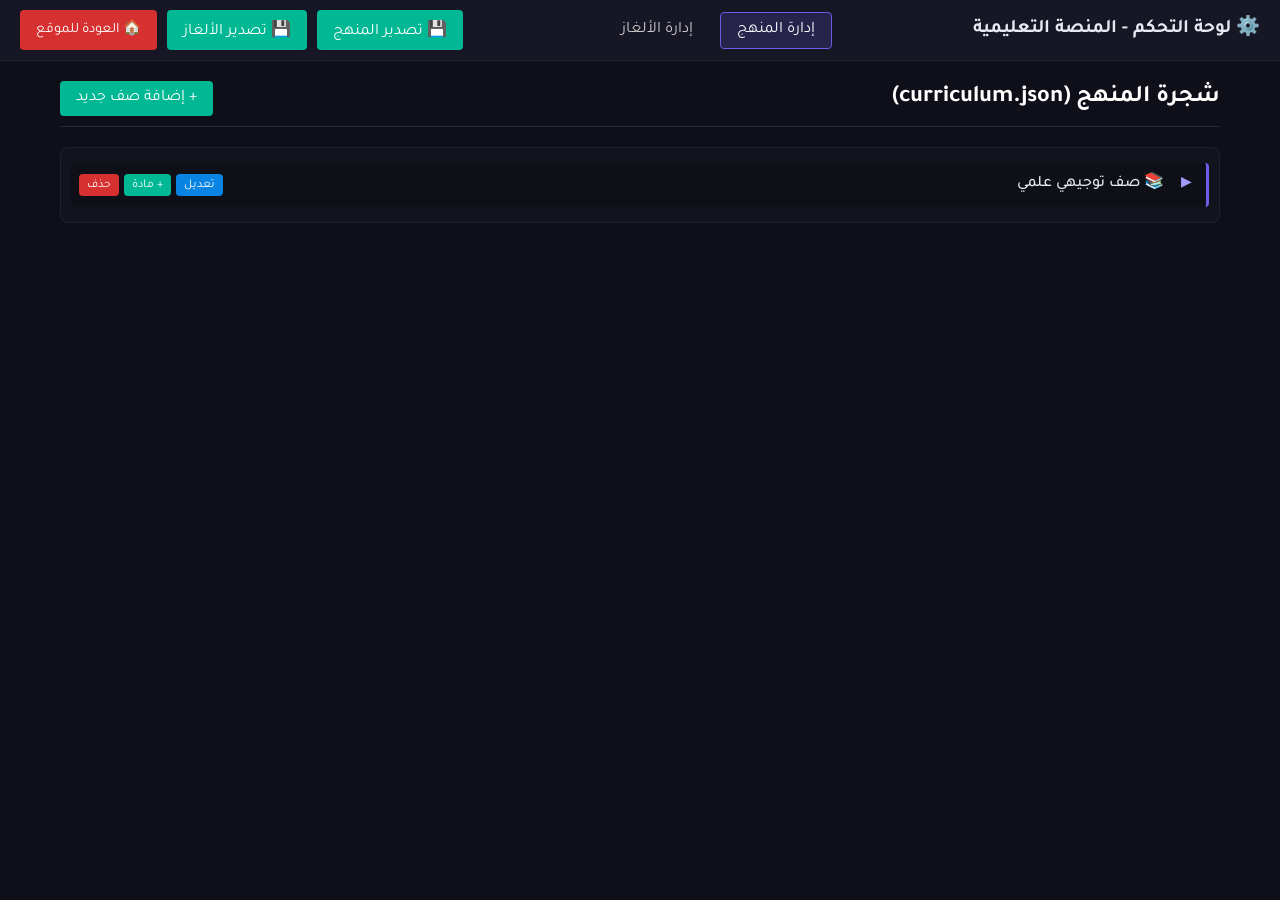
==== admin.html @ 57b6e4b1 "Put all files" ====
<!DOCTYPE html>
<html dir="rtl" lang="ar">

<head>
  <meta charset="UTF-8">
  <meta name="viewport" content="width=device-width, initial-scale=1.0">
  <title>لوحة التحكم | المنصة التعليمية</title>
  
  <link rel="preconnect" href="https://fonts.googleapis.com">
  <link rel="preconnect" href="https://fonts.gstatic.com" crossorigin>
  <link href="https://fonts.googleapis.com/css2?family=Tajawal:wght@400;500;700&display=swap" rel="stylesheet">
  
  <link rel="stylesheet" href="css/main.css">
  <link rel="stylesheet" href="css/admin.css">
</head>

<body>
  <!-- الشريط العلوي والتنقل -->
  <header class="admin-header">
    <div class="admin-header__logo">
      <span>⚙️ لوحة التحكم - المنصة التعليمية</span>
    </div>
    <div class="admin-tabs">
      <button class="tab-btn active" data-tab="curriculum-tab">إدارة المنهج</button>
      <button class="tab-btn" data-tab="puzzles-tab">إدارة الألغاز</button>
    </div>
    <div class="admin-actions">
      <button class="export-btn" id="export-curriculum-btn">💾 تصدير المنهج</button>
      <button class="export-btn" id="export-puzzles-btn">💾 تصدير الألغاز</button>
      <a href="index.html" class="back-home-btn">🏠 العودة للموقع</a>
    </div>
  </header>

  <!-- حاوية المحتوى الرئيسي -->
  <main class="admin-main">
    
    <!-- تبويب إدارة المنهج -->
    <section id="curriculum-tab" class="tab-content active">
      <div class="panel-header">
        <h2>شجرة المنهج (curriculum.json)</h2>
        <button class="add-node-btn" onclick="adminApp.addGrade()">+ إضافة صف جديد</button>
      </div>
      <div id="curriculum-tree-container" class="tree-container">
        <p class="loading-msg">جاري تحميل المنهج...</p>
      </div>
    </section>

    <!-- تبويب إدارة الألغاز -->
    <section id="puzzles-tab" class="tab-content">
      <div class="panel-header">
        <h2>قائمة ألغاز اليوم (puzzles.json)</h2>
        <button class="add-node-btn" onclick="adminApp.openPuzzleModal()">+ إضافة لغز جديد</button>
      </div>
      <div id="puzzles-list-container" class="puzzles-grid">
        <p class="loading-msg">جاري تحميل الألغاز...</p>
      </div>
    </section>

  </main>

  <!-- ===============================
       نوافذ التعديل (Modals)
       =============================== -->

  <!-- Modal تعديل الهيكل (اسم، أيقونة) -->
  <div id="basic-node-modal" class="modal">
    <div class="modal-content">
      <h3 id="basic-modal-title">تعديل العنصر</h3>
      <div class="form-group">
        <label>المعرّف (ID):</label>
        <input type="text" id="node-id" class="id-input">
        <small id="node-id-feedback" class="feedback-msg"></small>
      </div>
      <div class="form-group">
        <label>الاسم/العنوان:</label>
        <input type="text" id="node-name">
      </div>
      <div class="form-group" id="node-icon-group">
        <label>الأيقونة (اختياري - للصف والمادة):</label>
        <input type="text" id="node-icon" placeholder="مثال: 🧮">
      </div>
      <div class="form-group" id="node-book-group" style="display: none;">
        <label>رابط كتاب المادة (PDF):</label>
        <input type="url" id="node-book" placeholder="https://example.com/book.pdf">
      </div>
      <div class="modal-actions">
        <button class="save-btn" onclick="adminApp.saveBasicNode()">حفظ</button>
        <button class="cancel-btn" onclick="adminApp.closeModal('basic-node-modal')">إلغاء</button>
      </div>
    </div>
  </div>

  <!-- Modal تعديل الدرس وروابطه واختباراته -->
  <div id="lesson-modal" class="modal modal-large">
    <div class="modal-content">
      <h3 id="lesson-modal-title">تعديل الدرس</h3>
      
      <div class="lesson-tabs">
        <button class="lesson-tab-btn active" data-ltab="lesson-info">المعلومات الأساسية</button>
        <button class="lesson-tab-btn" data-ltab="lesson-quiz">الأسئلة (Quiz)</button>
      </div>

      <div id="lesson-info" class="lesson-tab-content active">
        <div class="form-group">
          <label>المعرّف (ID):</label>
          <input type="text" id="lesson-id" class="id-input">
          <small id="lesson-id-feedback" class="feedback-msg"></small>
        </div>
        <div class="form-group">
          <label>عنوان الدرس:</label>
          <input type="text" id="lesson-title">
        </div>
        <div class="form-group">
          <label>رابط الفيديو (Video URL):</label>
          <input type="url" id="lesson-video" placeholder="https://youtube.com/embed/...">
        </div>
        <div class="form-group">
          <label>رابط الملخص (Summary PDF):</label>
          <input type="url" id="lesson-summary" placeholder="https://...">
        </div>
        <div class="form-group">
          <label>رابط امتحانات سابقة (Past Exams PDF):</label>
          <input type="url" id="lesson-exams" placeholder="https://...">
        </div>
      </div>

      <div id="lesson-quiz" class="lesson-tab-content">
        <div class="quiz-manager-header">
          <h4>أسئلة الدرس</h4>
          <button type="button" class="add-sm-btn" onclick="adminApp.addQuestionToCurrentLesson()">+ إضافة سؤال</button>
        </div>
        <div id="quiz-questions-container">
          <!-- الأسئلة تضاف ديناميكياً هنا -->
        </div>
      </div>

      <div class="modal-actions">
        <button class="save-btn" onclick="adminApp.saveLesson()">حفظ الدرس</button>
        <button class="cancel-btn" onclick="adminApp.closeModal('lesson-modal')">إلغاء</button>
      </div>
    </div>
  </div>

  <!-- Modal إضافة تعديل لغز -->
  <div id="puzzle-modal" class="modal">
    <div class="modal-content">
      <h3 id="puzzle-modal-title">إضافة/تعديل لغز</h3>
      <div class="form-group">
        <label>تاريخ اللغز (YYYY-MM-DD):</label>
        <input type="date" id="puzzle-date">
      </div>
      <div class="form-group">
        <label>السؤال:</label>
        <textarea id="puzzle-question" rows="3"></textarea>
      </div>
      <div class="form-group">
        <label>الإجابة:</label>
        <input type="text" id="puzzle-answer">
      </div>
      <div class="modal-actions">
        <button class="save-btn" onclick="adminApp.savePuzzle()">حفظ</button>
        <button class="cancel-btn" onclick="adminApp.closeModal('puzzle-modal')">إلغاء</button>
      </div>
    </div>
  </div>

  <script src="js/admin.js"></script>
</body>
</html>
---- css/main.css ----
/* =============================================
   main.css — المتغيرات الأساسية والإعدادات العامة
   =============================================
   هذا الملف يحتوي على:
   - متغيرات CSS المركزية (الألوان، الخطوط، الأحجام)
   - إعادة ضبط التنسيقات الافتراضية (CSS Reset)
   - الإعدادات العامة لعناصر الصفحة الأساسية
   ============================================= */

/* ------------------------------------------
   متغيرات التصميم المركزية (Design Tokens)
   ------------------------------------------ */
:root {
  /* ── ألوان الخلفيات ── */
  --color-bg-primary: #0f0f1a;          /* خلفية الصفحة الرئيسية - أزرق داكن عميق */
  --color-bg-secondary: #161625;        /* خلفية الأعمدة الجانبية */
  --color-bg-content: #1a1a2e;          /* خلفية منطقة المحتوى الوسطى */
  --color-bg-card: #1e1e36;             /* خلفية البطاقات والعناصر المرتفعة */
  --color-bg-hover: #252542;            /* لون الخلفية عند التمرير (hover) */

  /* ── ألوان النصوص ── */
  --color-text-primary: #e8e8f0;        /* لون النص الأساسي - أبيض مائل للأزرق */
  --color-text-secondary: #9e9eb8;      /* لون النص الثانوي - رمادي فاتح */
  --color-text-muted: #6b6b85;          /* لون النص الخافت */
  --color-text-heading: #ffffff;        /* لون العناوين */

  /* ── ألوان العلامة التجارية والتميّز ── */
  --color-accent-primary: #6c5ce7;      /* اللون الأساسي المميز - بنفسجي */
  --color-accent-secondary: #00cec9;    /* اللون الثانوي المميز - تركوازي */
  --color-accent-gradient: linear-gradient(135deg, #6c5ce7, #a29bfe);
  --color-accent-glow: rgba(108, 92, 231, 0.3);

  /* ── ألوان الحالات ── */
  --color-success: #00b894;             /* لون النجاح - أخضر */
  --color-warning: #fdcb6e;             /* لون التحذير - أصفر */
  --color-error: #e17055;               /* لون الخطأ - أحمر برتقالي */
  --color-info: #74b9ff;                /* لون المعلومات - أزرق فاتح */

  /* ── ألوان الحدود والفواصل ── */
  --color-border: rgba(255, 255, 255, 0.06);    /* حد شفاف خفيف */
  --color-border-active: rgba(108, 92, 231, 0.5); /* حد العنصر النشط */
  --color-divider: rgba(255, 255, 255, 0.04);   /* فاصل شفاف */

  /* ── الخطوط ── */
  --font-family-primary: 'Tajawal', 'Segoe UI', sans-serif;   /* الخط الأساسي - يدعم العربية */
  --font-family-mono: 'IBM Plex Mono', 'Courier New', monospace; /* خط الآلة الحاسبة */

  /* ── أحجام الخطوط ── */
  --font-size-xs: 0.75rem;    /* 12px */
  --font-size-sm: 0.875rem;   /* 14px */
  --font-size-base: 1rem;     /* 16px */
  --font-size-md: 1.125rem;   /* 18px */
  --font-size-lg: 1.25rem;    /* 20px */
  --font-size-xl: 1.5rem;     /* 24px */
  --font-size-2xl: 2rem;      /* 32px */

  /* ── أوزان الخطوط ── */
  --font-weight-regular: 400;
  --font-weight-medium: 500;
  --font-weight-bold: 700;

  /* ── المسافات ── */
  --spacing-xs: 0.25rem;      /* 4px */
  --spacing-sm: 0.5rem;       /* 8px */
  --spacing-md: 1rem;         /* 16px */
  --spacing-lg: 1.5rem;       /* 24px */
  --spacing-xl: 2rem;         /* 32px */
  --spacing-2xl: 3rem;        /* 48px */

  /* ── الانحناءات (Border Radius) ── */
  --radius-sm: 6px;
  --radius-md: 10px;
  --radius-lg: 16px;
  --radius-full: 9999px;

  /* ── الظلال ── */
  --shadow-sm: 0 2px 8px rgba(0, 0, 0, 0.2);
  --shadow-md: 0 4px 16px rgba(0, 0, 0, 0.3);
  --shadow-lg: 0 8px 32px rgba(0, 0, 0, 0.4);
  --shadow-glow: 0 0 20px var(--color-accent-glow);

  /* ── الانتقالات (Transitions) ── */
  --transition-fast: 150ms ease;
  --transition-base: 250ms ease;
  --transition-slow: 400ms cubic-bezier(0.4, 0, 0.2, 1);

  /* ── أبعاد التخطيط الأساسية ── */
  --sidebar-width: 360px;       /* عرض العمود الأيمن (القائمة) */
  --tools-width: 320px;         /* عرض العمود الأيسر (الآلة الحاسبة) */
  --header-height: 60px;        /* ارتفاع الشريط العلوي */
}


/* ------------------------------------------
   إعادة ضبط التنسيقات الافتراضية (CSS Reset)
   ------------------------------------------ */
*,
*::before,
*::after {
  margin: 0;
  padding: 0;
  box-sizing: border-box;
}

/* ------------------------------------------
   التنسيقات الأساسية للصفحة
   ------------------------------------------ */
html {
  font-size: 16px;
  scroll-behavior: smooth;
  -webkit-font-smoothing: antialiased;
  -moz-osx-font-smoothing: grayscale;
}

body {
  font-family: var(--font-family-primary);
  font-size: var(--font-size-base);
  font-weight: var(--font-weight-regular);
  color: var(--color-text-primary);
  background-color: var(--color-bg-primary);
  line-height: 1.7;
  min-height: 100vh;
  overflow-x: hidden;
}

/* ------------------------------------------
   تنسيقات العناصر الأساسية المشتركة
   ------------------------------------------ */

/* العناوين */
h1, h2, h3, h4, h5, h6 {
  color: var(--color-text-heading);
  font-weight: var(--font-weight-bold);
  line-height: 1.3;
}

/* الروابط */
a {
  color: var(--color-accent-secondary);
  text-decoration: none;
  transition: color var(--transition-fast);
}

a:hover {
  color: var(--color-accent-primary);
}

/* القوائم */
ul, ol {
  list-style: none;
}

/* الصور */
img {
  max-width: 100%;
  display: block;
}

/* الأزرار - تنسيق أساسي */
button {
  font-family: inherit;
  font-size: inherit;
  cursor: pointer;
  border: none;
  outline: none;
  background: none;
  color: inherit;
}

/* شريط التمرير المخصص (Scrollbar) للمتصفحات المدعومة */
::-webkit-scrollbar {
  width: 6px;
}

::-webkit-scrollbar-track {
  background: var(--color-bg-secondary);
}

::-webkit-scrollbar-thumb {
  background: var(--color-text-muted);
  border-radius: var(--radius-full);
}

::-webkit-scrollbar-thumb:hover {
  background: var(--color-text-secondary);
}

/* تأثير التحديد (Selection) */
::selection {
  background-color: var(--color-accent-primary);
  color: #ffffff;
}
---- css/admin.css ----
/* =============================================
   admin.css — تنسيقات لوحة التحكم
   ============================================= */

body {
  margin: 0;
  font-family: 'Tajawal', sans-serif;
  background-color: var(--color-bg-primary, #0f0f1a);
  color: var(--color-text-primary, #e2e2e2);
  direction: rtl;
}

/* ================== Header ================== */
.admin-header {
  display: flex;
  justify-content: space-between;
  align-items: center;
  background: var(--color-bg-secondary, #161625);
  padding: 10px 20px;
  border-bottom: 1px solid var(--color-border, rgba(255,255,255,0.1));
}

.admin-header__logo {
  font-size: 1.2rem;
  font-weight: bold;
}

.admin-tabs {
  display: flex;
  gap: 10px;
}

.tab-btn, .lesson-tab-btn {
  background: transparent;
  color: #ccc;
  border: 1px solid transparent;
  padding: 8px 16px;
  cursor: pointer;
  border-radius: 4px;
  transition: 0.2s;
}

.tab-btn.active, .lesson-tab-btn.active {
  background: rgba(108, 92, 231, 0.2);
  color: #fff;
  border-color: #6c5ce7;
}

.admin-actions {
  display: flex;
  gap: 10px;
}

.export-btn, .add-node-btn, .add-sm-btn {
  background: #00b894;
  color: #fff;
  border: none;
  padding: 8px 16px;
  cursor: pointer;
  border-radius: 4px;
}

.back-home-btn {
  background: #d63031;
  color: #fff;
  border: none;
  padding: 8px 16px;
  text-decoration: none;
  border-radius: 4px;
  font-size: 0.9rem;
  display: inline-flex;
  align-items: center;
}

/* ================== Main Content ================== */
.admin-main {
  padding: 20px;
  max-width: 1200px;
  margin: auto;
}

.tab-content {
  display: none;
}
.tab-content.active {
  display: block;
}

.panel-header {
  display: flex;
  justify-content: space-between;
  align-items: center;
  margin-bottom: 20px;
  padding-bottom: 10px;
  border-bottom: 1px solid rgba(255, 255, 255, 0.1);
}

/* ================== Tree View ================== */
.tree-container {
  background: rgba(255, 255, 255, 0.02);
  border: 1px solid rgba(255, 255, 255, 0.05);
  border-radius: 8px;
  padding: 10px;
}

.tree-node {
  margin: 5px 0;
}

.tree-node-header {
  display: flex;
  align-items: center;
  gap: 10px;
  padding: 8px;
  background: rgba(0,0,0,0.2);
  border-radius: 4px;
  border-right: 3px solid #6c5ce7;
  transition: 0.2s;
}

.tree-node-header:hover {
  background: rgba(255, 255, 255, 0.05);
}

.tree-node-title {
  flex: 1;
  font-weight: 500;
}

.node-actions {
  display: flex;
  gap: 5px;
}

.node-actions button {
  background: rgba(255,255,255,0.1);
  border: none;
  color: #fff;
  padding: 4px 8px;
  cursor: pointer;
  border-radius: 4px;
  font-size: 12px;
}
.node-actions button.btn-edit { background: #0984e3; }
.node-actions button.btn-add { background: #00b894; }
.node-actions button.btn-delete { background: #d63031; }

.tree-children {
  margin-right: 20px;
  padding-right: 10px;
  border-right: 1px rgba(255,255,255,0.1) dashed;
  display: none; /* مخفي افتراضياً */
}

.tree-children.open {
  display: block; /* يظهر عند إضافة كلاس open */
}

.tree-node-toggle {
  display: inline-flex;
  align-items: center;
  justify-content: center;
  width: 24px;
  height: 24px;
  cursor: pointer;
  transition: transform 0.2s ease;
  color: #a29bfe;
  font-size: 14px;
  user-select: none;
}

.tree-node-toggle.open {
  transform: rotate(90deg); /* تدوير السهم للأسفل عند الفتح */
}

/* عمود المؤشر للمستويات المختلفة لا يظهر إلا لو كان الأبناء ظاهرين أو للجمالية */
/* Levels Colors */
.level-grade > .tree-node-header { border-right-color: #6c5ce7; }
.level-subject > .tree-node-header { border-right-color: #00cec9; }
.level-semester > .tree-node-header { border-right-color: #fdcb6e; }
.level-unit > .tree-node-header { border-right-color: #e17055; }
.level-lesson > .tree-node-header { border-right-color: #00b894; }

/* ================== Modals ================== */
.modal {
  display: none;
  position: fixed;
  top: 0; left: 0; width: 100vw; height: 100vh;
  background: rgba(0,0,0,0.6);
  z-index: 2000;
  justify-content: center;
  align-items: center;
}

.modal.active {
  display: flex;
}

.modal-content {
  background: #1e1e2d;
  width: 90%;
  max-width: 500px;
  padding: 20px;
  border-radius: 8px;
  box-shadow: 0 10px 30px rgba(0,0,0,0.5);
  max-height: 90vh;
  overflow-y: auto;
}

.modal-large .modal-content {
  max-width: 800px;
}

.modal-content h3 {
  margin-top: 0;
  border-bottom: 1px solid rgba(255,255,255,0.1);
  padding-bottom: 10px;
}

.form-group {
  margin-bottom: 15px;
}

.form-group label {
  display: block;
  margin-bottom: 5px;
  font-size: 0.9rem;
  color: #ccc;
}

.form-group input, .form-group textarea, .form-group select {
  width: 100%;
  padding: 8px 10px;
  background: rgba(0,0,0,0.3);
  border: 1px solid rgba(255,255,255,0.1);
  color: #fff;
  border-radius: 4px;
  box-sizing: border-box;
}

.modal-actions {
  display: flex;
  gap: 10px;
  justify-content: flex-end;
  margin-top: 20px;
  padding-top: 15px;
  border-top: 1px solid rgba(255,255,255,0.1);
}

.modal-actions .save-btn { background: #00b894; color: #fff; border: none; padding: 8px 20px; border-radius: 4px; cursor: pointer; }
.modal-actions .cancel-btn { background: #636e72; color: #fff; border: none; padding: 8px 20px; border-radius: 4px; cursor: pointer; }

/* ================== Lesson Quiz Manager ================== */
.lesson-tabs {
  display: flex;
  margin-bottom: 15px;
  border-bottom: 1px solid rgba(255,255,255,0.1);
}
.lesson-tab-content { display: none; }
.lesson-tab-content.active { display: block; }

.quiz-manager-header {
  display: flex;
  justify-content: space-between;
  align-items: center;
  margin-bottom: 15px;
}

.quiz-question-box {
  background: rgba(255,255,255,0.02);
  border: 1px solid rgba(255,255,255,0.1);
  padding: 15px;
  border-radius: 6px;
  margin-bottom: 15px;
  position: relative;
}

.delete-question-btn {
  position: absolute;
  top: 10px;
  left: 10px;
  background: #d63031;
  color: #fff;
  border: none;
  border-radius: 4px;
  cursor: pointer;
  padding: 4px 8px;
  font-size: 12px;
}

.options-list {
  margin-top: 10px;
  padding-right: 15px;
  border-right: 2px solid #6c5ce7;
}

.option-item {
  display: flex;
  align-items: center;
  gap: 10px;
  margin-bottom: 8px;
}
.option-item input[type="text"] { flex: 1; }
.option-item input[type="radio"] { width: auto; }

/* ================== Puzzles List ================== */
.puzzles-grid {
  display: grid;
  grid-template-columns: repeat(auto-fill, minmax(300px, 1fr));
  gap: 20px;
}

.puzzle-card {
  background: rgba(255,255,255,0.03);
  border: 1px solid rgba(255,255,255,0.1);
  padding: 15px;
  border-radius: 8px;
  position: relative;
}

.puzzle-card-date {
  font-size: 0.8rem;
  color: #00cec9;
  margin-bottom: 5px;
}

.puzzle-card-q {
  font-weight: bold;
  margin-bottom: 5px;
}

.puzzle-card-a {
  color: #00b894;
  font-size: 0.9rem;
}

.puzzle-card-actions {
  margin-top: 15px;
  display: flex;
  gap: 10px;
}

/* ================== ID Validation ================== */
.id-input {
  font-family: 'IBM Plex Mono', monospace, sans-serif;
  font-size: 0.85rem;
  letter-spacing: 0.5px;
  transition: border-color 0.2s, background 0.2s;
}

.id-input.is-invalid {
  border-color: #d63031 !important;
  background: rgba(214, 48, 49, 0.1) !important;
}

.id-input.is-valid {
  border-color: #00b894 !important;
  background: rgba(0, 184, 148, 0.1) !important;
}

.feedback-msg {
  display: block;
  font-size: 0.8rem;
  margin-top: 5px;
}

.feedback-msg.error {
  color: #ff7675;
}

.feedback-msg.success {
  color: #55efc4;
}
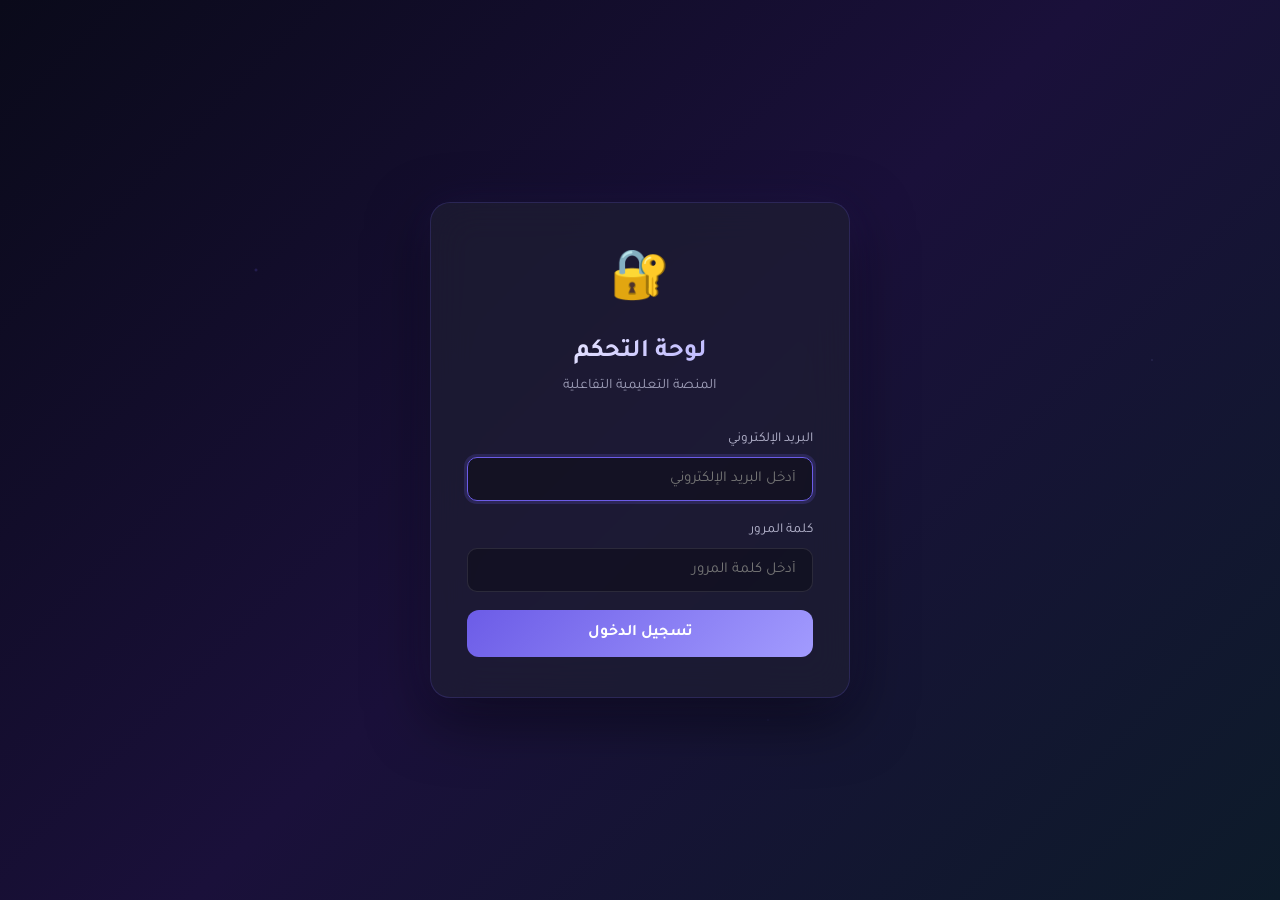
==== commit 83201464: "Initial commit: Interactive Edu SPA" ====
--- a/admin.html
+++ b/admin.html
@@ -5,6 +5,10 @@
   <meta charset="UTF-8">
   <meta name="viewport" content="width=device-width, initial-scale=1.0">
   <title>لوحة التحكم | المنصة التعليمية</title>
+  <meta name="description" content="لوحة تحكم المسؤول لإدارة المنصة التعليمية التفاعلية">
+  <meta http-equiv="Cache-Control" content="no-cache, no-store, must-revalidate">
+  <meta http-equiv="Pragma" content="no-cache">
+  <meta http-equiv="Expires" content="0">
   
   <link rel="preconnect" href="https://fonts.googleapis.com">
   <link rel="preconnect" href="https://fonts.gstatic.com" crossorigin>
@@ -15,48 +19,148 @@
 </head>
 
 <body>
-  <!-- الشريط العلوي والتنقل -->
-  <header class="admin-header">
-    <div class="admin-header__logo">
-      <span>⚙️ لوحة التحكم - المنصة التعليمية</span>
-    </div>
-    <div class="admin-tabs">
-      <button class="tab-btn active" data-tab="curriculum-tab">إدارة المنهج</button>
-      <button class="tab-btn" data-tab="puzzles-tab">إدارة الألغاز</button>
-    </div>
-    <div class="admin-actions">
-      <button class="export-btn" id="export-curriculum-btn">💾 تصدير المنهج</button>
-      <button class="export-btn" id="export-puzzles-btn">💾 تصدير الألغاز</button>
-      <a href="index.html" class="back-home-btn">🏠 العودة للموقع</a>
-    </div>
-  </header>
-
-  <!-- حاوية المحتوى الرئيسي -->
-  <main class="admin-main">
+
+  <!-- ===============================
+       شاشة تسجيل الدخول (Login Overlay)
+       =============================== -->
+  <div id="login-overlay" class="login-overlay">
+    <div class="login-particles"></div>
+    <div class="login-card">
+      <div class="login-card__header">
+        <div class="login-logo">🔐</div>
+        <h1>لوحة التحكم</h1>
+        <p>المنصة التعليمية التفاعلية</p>
+      </div>
+      <form id="login-form" class="login-form" autocomplete="off">
+        <div class="login-field">
+          <label for="login-email">البريد الإلكتروني</label>
+          <input type="email" id="login-email" placeholder="أدخل البريد الإلكتروني" required autofocus>
+        </div>
+        <div class="login-field">
+          <label for="login-password">كلمة المرور</label>
+          <input type="password" id="login-password" placeholder="أدخل كلمة المرور" required>
+        </div>
+        <div id="login-error" class="login-error" style="display:none;"></div>
+        <button type="submit" id="login-submit-btn" class="login-submit-btn">
+          <span class="btn-text">تسجيل الدخول</span>
+          <span class="btn-loader" style="display:none;">⏳</span>
+        </button>
+      </form>
+    </div>
+  </div>
+
+  <!-- ===============================
+       لوحة التحكم الرئيسية (مخفية حتى تسجيل الدخول)
+       =============================== -->
+  <div id="admin-dashboard" class="admin-dashboard" style="display:none;">
     
-    <!-- تبويب إدارة المنهج -->
-    <section id="curriculum-tab" class="tab-content active">
-      <div class="panel-header">
-        <h2>شجرة المنهج (curriculum.json)</h2>
-        <button class="add-node-btn" onclick="adminApp.addGrade()">+ إضافة صف جديد</button>
-      </div>
-      <div id="curriculum-tree-container" class="tree-container">
-        <p class="loading-msg">جاري تحميل المنهج...</p>
-      </div>
-    </section>
-
-    <!-- تبويب إدارة الألغاز -->
-    <section id="puzzles-tab" class="tab-content">
-      <div class="panel-header">
-        <h2>قائمة ألغاز اليوم (puzzles.json)</h2>
-        <button class="add-node-btn" onclick="adminApp.openPuzzleModal()">+ إضافة لغز جديد</button>
-      </div>
-      <div id="puzzles-list-container" class="puzzles-grid">
-        <p class="loading-msg">جاري تحميل الألغاز...</p>
-      </div>
-    </section>
-
-  </main>
+    <!-- الشريط العلوي والتنقل -->
+    <header class="admin-header">
+      <div class="admin-header__logo">
+        <span>⚙️ لوحة التحكم - المنصة التعليمية</span>
+      </div>
+      <div class="admin-tabs">
+        <button class="tab-btn active" data-tab="curriculum-tab">📚 إدارة المنهج</button>
+        <button class="tab-btn" data-tab="puzzles-tab">🧩 إدارة الألغاز</button>
+        <button class="tab-btn" data-tab="analytics-tab">📊 الإحصائيات</button>
+        <button class="tab-btn" data-tab="users-tab">👥 المستخدمين</button>
+      </div>
+      <div class="admin-actions">
+        <button class="publish-btn" id="publish-curriculum-btn">🚀 نشر التغييرات</button>
+        <button class="export-btn" id="export-curriculum-btn">💾 تصدير المنهج</button>
+        <button class="export-btn" id="save-puzzles-btn">💾 حفظ الألغاز على السيرفر</button>
+        <button class="export-btn" id="export-puzzles-btn">💾 تصدير الألغاز</button>
+        <a href="/" class="back-home-btn">🏠 العودة للموقع</a>
+        <button class="logout-btn" id="logout-btn">🚪 خروج</button>
+      </div>
+    </header>
+
+    <!-- حاوية المحتوى الرئيسي -->
+    <main class="admin-main">
+      
+      <!-- تبويب إدارة المنهج -->
+      <section id="curriculum-tab" class="tab-content active">
+        <div class="panel-header">
+          <h2>شجرة المنهج الدراسي</h2>
+          <button class="add-node-btn" onclick="adminApp.addGrade()">+ إضافة صف جديد</button>
+        </div>
+        <div id="curriculum-tree-container" class="tree-container">
+          <p class="loading-msg">جاري تحميل المنهج من السيرفر...</p>
+        </div>
+      </section>
+
+      <!-- تبويب إدارة الألغاز -->
+      <section id="puzzles-tab" class="tab-content">
+        <div class="panel-header">
+          <h2>قائمة ألغاز اليوم (puzzles.json)</h2>
+          <button class="add-node-btn" onclick="adminApp.openPuzzleModal()">+ إضافة لغز جديد</button>
+        </div>
+        <div id="puzzles-list-container" class="puzzles-grid">
+          <p class="loading-msg">جاري تحميل الألغاز...</p>
+        </div>
+      </section>
+
+      <!-- تبويب الإحصائيات -->
+      <section id="analytics-tab" class="tab-content">
+        <div class="panel-header">
+          <h2>📊 إحصائيات المنصة</h2>
+          <button class="add-node-btn" id="refresh-analytics-btn" onclick="adminApp.loadAnalytics()">🔄 تحديث</button>
+        </div>
+        
+        <!-- بطاقات الإحصائيات السريعة -->
+        <div class="stats-cards" id="stats-cards">
+          <div class="stat-card stat-card--students">
+            <div class="stat-card__icon">🎓</div>
+            <div class="stat-card__info">
+              <span class="stat-card__value" id="stat-students">--</span>
+              <span class="stat-card__label">طالب مسجل</span>
+            </div>
+          </div>
+          <div class="stat-card stat-card--admins">
+            <div class="stat-card__icon">🛡️</div>
+            <div class="stat-card__info">
+              <span class="stat-card__value" id="stat-admins">--</span>
+              <span class="stat-card__label">مسؤول</span>
+            </div>
+          </div>
+          <div class="stat-card stat-card--lessons">
+            <div class="stat-card__icon">📖</div>
+            <div class="stat-card__info">
+              <span class="stat-card__value" id="stat-lessons">--</span>
+              <span class="stat-card__label">درس</span>
+            </div>
+          </div>
+          <div class="stat-card stat-card--reads">
+            <div class="stat-card__icon">👁️</div>
+            <div class="stat-card__info">
+              <span class="stat-card__value" id="stat-reads">--</span>
+              <span class="stat-card__label">قراءة إجمالية</span>
+            </div>
+          </div>
+        </div>
+        
+        <!-- قائمة الدروس الأكثر قراءة -->
+        <div class="top-lessons-section">
+          <h3>🏆 الدروس الأكثر قراءة</h3>
+          <div id="top-lessons-container" class="top-lessons-container">
+            <p class="loading-msg">اضغط "تحديث" لتحميل الإحصائيات</p>
+          </div>
+        </div>
+      </section>
+
+      <!-- تبويب إدارة المستخدمين -->
+      <section id="users-tab" class="tab-content">
+        <div class="panel-header">
+          <h2>👥 إدارة المستخدمين</h2>
+          <button class="add-node-btn" id="refresh-users-btn">🔄 تحديث</button>
+        </div>
+        <div id="users-list-container" class="users-grid">
+          <p class="loading-msg">جاري تحميل المستخدمين...</p>
+        </div>
+      </section>
+
+    </main>
+  </div>
 
   <!-- ===============================
        نوافذ التعديل (Modals)
@@ -66,7 +170,7 @@
   <div id="basic-node-modal" class="modal">
     <div class="modal-content">
       <h3 id="basic-modal-title">تعديل العنصر</h3>
-      <div class="form-group">
+      <div class="form-group" id="node-id-group" style="display:none;">
         <label>المعرّف (ID):</label>
         <input type="text" id="node-id" class="id-input">
         <small id="node-id-feedback" class="feedback-msg"></small>
@@ -82,7 +186,14 @@
       <div class="form-group" id="node-book-group" style="display: none;">
         <label>رابط كتاب المادة (PDF):</label>
         <input type="url" id="node-book" placeholder="https://example.com/book.pdf">
-      </div>
+        <button type="button" class="upload-btn" id="node-book-upload-btn" style="display:none;">📤 رفع كتاب المادة</button>
+      </div>
+      <div class="form-group" id="node-semester-book-group" style="display: none;">
+        <label>رابط كتاب الفصل الدراسي (PDF):</label>
+        <input type="url" id="node-semester-book" placeholder="https://example.com/semester-book.pdf">
+        <button type="button" class="upload-btn" id="node-semester-book-upload-btn">📤 رفع كتاب الفصل</button>
+      </div>
+      <input type="file" id="semester-book-upload-input" accept=".pdf" hidden>
       <div class="modal-actions">
         <button class="save-btn" onclick="adminApp.saveBasicNode()">حفظ</button>
         <button class="cancel-btn" onclick="adminApp.closeModal('basic-node-modal')">إلغاء</button>
@@ -102,25 +213,25 @@
 
       <div id="lesson-info" class="lesson-tab-content active">
         <div class="form-group">
-          <label>المعرّف (ID):</label>
-          <input type="text" id="lesson-id" class="id-input">
-          <small id="lesson-id-feedback" class="feedback-msg"></small>
-        </div>
-        <div class="form-group">
           <label>عنوان الدرس:</label>
           <input type="text" id="lesson-title">
         </div>
-        <div class="form-group">
-          <label>رابط الفيديو (Video URL):</label>
-          <input type="url" id="lesson-video" placeholder="https://youtube.com/embed/...">
-        </div>
-        <div class="form-group">
-          <label>رابط الملخص (Summary PDF):</label>
-          <input type="url" id="lesson-summary" placeholder="https://...">
-        </div>
-        <div class="form-group">
-          <label>رابط امتحانات سابقة (Past Exams PDF):</label>
-          <input type="url" id="lesson-exams" placeholder="https://...">
+        <div class="form-group form-checkbox">
+          <label class="checkbox-label">
+            <input type="checkbox" id="lesson-private">
+            <span class="checkbox-custom"></span>
+            <span>محتوى خاص بالأعضاء المسجلين فقط</span>
+          </label>
+        </div>
+        <div class="resources-section">
+          <div class="resources-header">
+            <h4>المصادر التعليمية</h4>
+            <button type="button" class="add-sm-btn" onclick="adminApp.addResource()">+ أضف مصدراً جديداً</button>
+          </div>
+          <div id="lesson-resources-container">
+            <!-- المصادر تضاف وتعدل ديناميكياً عبر JS -->
+          </div>
+          <input type="file" id="resource-upload-input" accept=".pdf" hidden>
         </div>
       </div>
 
@@ -164,6 +275,77 @@
     </div>
   </div>
 
+  <!-- Modal تعديل مستخدم -->
+  <div id="edit-user-modal" class="modal">
+    <div class="modal-content">
+      <h3>✏️ تعديل المستخدم</h3>
+      <input type="hidden" id="edit-user-id">
+      <div class="form-group">
+        <label>البريد الإلكتروني:</label>
+        <input type="email" id="edit-user-email" readonly style="opacity:0.6;">
+      </div>
+      <div class="form-group">
+        <label>الاسم الأول:</label>
+        <input type="text" id="edit-user-first-name">
+      </div>
+      <div class="form-group">
+        <label>الاسم الأخير:</label>
+        <input type="text" id="edit-user-last-name">
+      </div>
+      <div class="form-group">
+        <label>الصلاحية:</label>
+        <select id="edit-user-role">
+          <option value="student">طالب</option>
+          <option value="admin">مسؤول</option>
+        </select>
+      </div>
+      <details style="margin-top:14px;border-top:1px solid rgba(255,255,255,0.08);padding-top:14px;">
+        <summary style="cursor:pointer;color:#55efc4;font-weight:600;">🔑 تغيير كلمة المرور</summary>
+        <div class="form-group" style="margin-top:10px;">
+          <label>كلمة المرور الجديدة (8 أحرف على الأقل):</label>
+          <input type="password" id="edit-user-password">
+        </div>
+      </details>
+      <div class="modal-actions">
+        <button class="save-btn" onclick="adminApp.saveEditUser()">💾 حفظ</button>
+        <button class="cancel-btn" onclick="adminApp.closeModal('edit-user-modal')">إلغاء</button>
+      </div>
+    </div>
+  </div>
+
+  <!-- Modal تغيير كلمة سر مستخدم -->
+  <div id="change-password-modal" class="modal">
+    <div class="modal-content">
+      <h3>تغيير كلمة المرور</h3>
+      <input type="hidden" id="cp-user-id">
+      <p id="cp-user-label" style="margin-bottom:12px;color:#aaa;"></p>
+      <div class="form-group">
+        <label>كلمة المرور الجديدة (8 أحرف على الأقل):</label>
+        <input type="password" id="cp-new-password">
+      </div>
+      <div class="modal-actions">
+        <button class="save-btn" onclick="adminApp.saveChangePassword()">تغيير</button>
+        <button class="cancel-btn" onclick="adminApp.closeModal('change-password-modal')">إلغاء</button>
+      </div>
+    </div>
+  </div>
+
+  <!-- Modal تأكيد حذف مستخدم -->
+  <div id="delete-user-modal" class="modal">
+    <div class="modal-content">
+      <h3>حذف مستخدم</h3>
+      <input type="hidden" id="delete-user-id">
+      <p id="delete-user-label" style="margin-bottom:16px;color:#f44;">هل أنت متأكد من حذف هذا المستخدم؟ لا يمكن التراجع عن هذا الإجراء.</p>
+      <div class="modal-actions">
+        <button class="save-btn" style="background:#c0392b;" onclick="adminApp.confirmDeleteUser()">حذف</button>
+        <button class="cancel-btn" onclick="adminApp.closeModal('delete-user-modal')">إلغاء</button>
+      </div>
+    </div>
+  </div>
+
+  <!-- إشعارات Toast -->
+  <div id="toast-container" class="toast-container"></div>
+
   <script src="js/admin.js"></script>
 </body>
 </html>
--- a/css/admin.css
+++ b/css/admin.css
@@ -1,5 +1,5 @@
 /* =============================================
-   admin.css — تنسيقات لوحة التحكم
+   admin.css — تنسيقات لوحة التحكم المؤمنة المبسطة
    ============================================= */
 
 body {
@@ -10,11 +10,158 @@
   direction: rtl;
 }
 
-/* ================== Header ================== */
+/* =============================================
+   شاشة تسجيل الدخول (Login Overlay)
+   ============================================= */
+.login-overlay {
+  position: fixed;
+  inset: 0;
+  z-index: 9999;
+  display: flex;
+  justify-content: center;
+  align-items: center;
+  background: linear-gradient(135deg, #0a0a1a 0%, #1a103a 50%, #0d1b2a 100%);
+  overflow: hidden;
+}
+
+.login-particles {
+  position: absolute;
+  inset: 0;
+  background-image:
+    radial-gradient(2px 2px at 20% 30%, rgba(108,92,231,0.3), transparent),
+    radial-gradient(2px 2px at 40% 70%, rgba(0,206,201,0.2), transparent),
+    radial-gradient(1px 1px at 90% 40%, rgba(162,155,254,0.3), transparent),
+    radial-gradient(1px 1px at 60% 80%, rgba(108,92,231,0.2), transparent);
+  animation: particleFloat 20s linear infinite;
+}
+
+@keyframes particleFloat {
+  0%, 100% { transform: translateY(0) scale(1); }
+  50% { transform: translateY(-20px) scale(1.05); }
+}
+
+.login-card {
+  position: relative;
+  background: rgba(30, 30, 50, 0.7);
+  backdrop-filter: blur(20px);
+  -webkit-backdrop-filter: blur(20px);
+  border: 1px solid rgba(108, 92, 231, 0.2);
+  border-radius: 20px;
+  padding: 40px 36px;
+  width: 100%;
+  max-width: 420px;
+  box-shadow: 0 20px 60px rgba(0, 0, 0, 0.5), 0 0 40px rgba(108, 92, 231, 0.1);
+  animation: cardSlideUp 0.6s cubic-bezier(0.16, 1, 0.3, 1);
+}
+
+@keyframes cardSlideUp {
+  from { opacity: 0; transform: translateY(40px) scale(0.95); }
+  to { opacity: 1; transform: translateY(0) scale(1); }
+}
+
+.login-card__header {
+  text-align: center;
+  margin-bottom: 30px;
+}
+
+.login-logo {
+  font-size: 3rem;
+  margin-bottom: 12px;
+  animation: logoGlow 2s ease-in-out infinite alternate;
+}
+
+@keyframes logoGlow {
+  from { filter: drop-shadow(0 0 8px rgba(108,92,231,0.4)); }
+  to { filter: drop-shadow(0 0 20px rgba(108,92,231,0.8)); }
+}
+
+.login-card__header h1 {
+  font-size: 1.6rem;
+  margin-bottom: 4px;
+  background: linear-gradient(135deg, #fff, #a29bfe);
+  -webkit-background-clip: text;
+  -webkit-text-fill-color: transparent;
+  background-clip: text;
+}
+
+.login-card__header p {
+  color: #9e9eb8;
+  font-size: 0.9rem;
+}
+
+.login-field {
+  margin-bottom: 18px;
+}
+
+.login-field label {
+  display: block;
+  margin-bottom: 6px;
+  font-size: 0.85rem;
+  color: #b8b8d0;
+}
+
+.login-field input {
+  width: 100%;
+  padding: 12px 16px;
+  background: rgba(0, 0, 0, 0.3);
+  border: 1px solid rgba(255, 255, 255, 0.1);
+  border-radius: 10px;
+  color: #fff;
+  font-family: inherit;
+  font-size: 0.95rem;
+  transition: border-color 0.3s, box-shadow 0.3s;
+  box-sizing: border-box;
+}
+
+.login-field input:focus {
+  outline: none;
+  border-color: #6c5ce7;
+  box-shadow: 0 0 0 3px rgba(108, 92, 231, 0.2);
+}
+
+.login-error {
+  background: rgba(214, 48, 49, 0.15);
+  border: 1px solid rgba(214, 48, 49, 0.3);
+  color: #ff7675;
+  padding: 10px 14px;
+  border-radius: 8px;
+  font-size: 0.85rem;
+  margin-bottom: 16px;
+  text-align: center;
+}
+
+.login-submit-btn {
+  width: 100%;
+  padding: 14px;
+  background: linear-gradient(135deg, #6c5ce7, #a29bfe);
+  border: none;
+  border-radius: 12px;
+  color: #fff;
+  font-family: inherit;
+  font-size: 1rem;
+  font-weight: 700;
+  cursor: pointer;
+  transition: transform 0.2s, box-shadow 0.2s;
+}
+
+.login-submit-btn:hover {
+  transform: translateY(-2px);
+  box-shadow: 0 8px 25px rgba(108, 92, 231, 0.4);
+}
+
+.login-submit-btn:active {
+  transform: translateY(0);
+}
+
+/* =============================================
+   Header
+   ============================================= */
 .admin-header {
   display: flex;
   justify-content: space-between;
   align-items: center;
+  flex-wrap: wrap;
+  gap: 10px;
   background: var(--color-bg-secondary, #161625);
   padding: 10px 20px;
   border-bottom: 1px solid var(--color-border, rgba(255,255,255,0.1));
@@ -25,10 +172,7 @@
   font-weight: bold;
 }
 
-.admin-tabs {
-  display: flex;
-  gap: 10px;
-}
+.admin-tabs { display: flex; gap: 8px; flex-wrap: wrap; }
 
 .tab-btn, .lesson-tab-btn {
   background: transparent;
@@ -36,8 +180,10 @@
   border: 1px solid transparent;
   padding: 8px 16px;
   cursor: pointer;
-  border-radius: 4px;
+  border-radius: 8px;
   transition: 0.2s;
+  font-family: inherit;
+  font-size: 0.9rem;
 }
 
 .tab-btn.active, .lesson-tab-btn.active {
@@ -46,328 +192,501 @@
   border-color: #6c5ce7;
 }
 
-.admin-actions {
-  display: flex;
-  gap: 10px;
-}
+.tab-btn:hover { background: rgba(108, 92, 231, 0.1); }
+
+.admin-actions { display: flex; gap: 8px; flex-wrap: wrap; }
 
 .export-btn, .add-node-btn, .add-sm-btn {
-  background: #00b894;
-  color: #fff;
-  border: none;
-  padding: 8px 16px;
-  cursor: pointer;
-  border-radius: 4px;
-}
+  background: #00b894; color: #fff; border: none;
+  padding: 8px 16px; cursor: pointer; border-radius: 6px;
+  font-family: inherit; font-size: 0.85rem; transition: 0.2s;
+}
+.export-btn:hover, .add-node-btn:hover { filter: brightness(1.15); }
+
+.publish-btn {
+  background: linear-gradient(135deg, #6c5ce7, #a29bfe);
+  color: #fff; border: none; padding: 8px 20px;
+  cursor: pointer; border-radius: 6px;
+  font-family: inherit; font-size: 0.85rem; font-weight: 700;
+  transition: 0.2s;
+}
+.publish-btn:hover { transform: translateY(-1px); box-shadow: 0 4px 15px rgba(108,92,231,0.3); }
+
+.logout-btn {
+  background: rgba(214, 48, 49, 0.2); color: #ff7675;
+  border: 1px solid rgba(214, 48, 49, 0.3);
+  padding: 8px 16px; cursor: pointer; border-radius: 6px;
+  font-family: inherit; font-size: 0.85rem; transition: 0.2s;
+}
+.logout-btn:hover { background: rgba(214, 48, 49, 0.4); }
 
 .back-home-btn {
-  background: #d63031;
-  color: #fff;
-  border: none;
-  padding: 8px 16px;
-  text-decoration: none;
-  border-radius: 4px;
-  font-size: 0.9rem;
-  display: inline-flex;
-  align-items: center;
-}
-
-/* ================== Main Content ================== */
-.admin-main {
-  padding: 20px;
-  max-width: 1200px;
-  margin: auto;
-}
-
-.tab-content {
-  display: none;
-}
-.tab-content.active {
-  display: block;
-}
+  background: #636e72; color: #fff; border: none;
+  padding: 8px 16px; text-decoration: none; border-radius: 6px;
+  font-size: 0.85rem; display: inline-flex; align-items: center;
+}
+
+/* =============================================
+   Main Content
+   ============================================= */
+.admin-main { padding: 20px; max-width: 1200px; margin: auto; }
+
+.tab-content { display: none; }
+.tab-content.active { display: block; animation: fadeIn 0.3s ease; }
+
+@keyframes fadeIn { from { opacity: 0; transform: translateY(10px); } to { opacity: 1; transform: translateY(0); } }
 
 .panel-header {
-  display: flex;
-  justify-content: space-between;
-  align-items: center;
-  margin-bottom: 20px;
-  padding-bottom: 10px;
+  display: flex; justify-content: space-between; align-items: center;
+  margin-bottom: 20px; padding-bottom: 10px;
   border-bottom: 1px solid rgba(255, 255, 255, 0.1);
 }
 
-/* ================== Tree View ================== */
+/* =============================================
+   Tree View
+   ============================================= */
 .tree-container {
   background: rgba(255, 255, 255, 0.02);
   border: 1px solid rgba(255, 255, 255, 0.05);
-  border-radius: 8px;
-  padding: 10px;
-}
-
-.tree-node {
-  margin: 5px 0;
-}
+  border-radius: 10px; padding: 12px;
+}
+
+.tree-node { margin: 4px 0; }
 
 .tree-node-header {
-  display: flex;
-  align-items: center;
-  gap: 10px;
-  padding: 8px;
-  background: rgba(0,0,0,0.2);
-  border-radius: 4px;
-  border-right: 3px solid #6c5ce7;
+  display: flex; align-items: center; gap: 10px;
+  padding: 8px 12px; background: rgba(0,0,0,0.2);
+  border-radius: 6px; border-right: 3px solid #6c5ce7;
   transition: 0.2s;
 }
-
-.tree-node-header:hover {
-  background: rgba(255, 255, 255, 0.05);
-}
-
-.tree-node-title {
-  flex: 1;
-  font-weight: 500;
-}
-
-.node-actions {
-  display: flex;
-  gap: 5px;
-}
-
+.tree-node-header:hover { background: rgba(255, 255, 255, 0.05); }
+.tree-node-title { flex: 1; font-weight: 500; }
+
+.node-actions { display: flex; gap: 5px; }
 .node-actions button {
-  background: rgba(255,255,255,0.1);
-  border: none;
-  color: #fff;
-  padding: 4px 8px;
-  cursor: pointer;
-  border-radius: 4px;
-  font-size: 12px;
-}
+  background: rgba(255,255,255,0.1); border: none; color: #fff;
+  padding: 4px 10px; cursor: pointer; border-radius: 4px;
+  font-size: 12px; font-family: inherit; transition: 0.2s;
+}
+.node-actions button:hover { filter: brightness(1.2); }
 .node-actions button.btn-edit { background: #0984e3; }
 .node-actions button.btn-add { background: #00b894; }
 .node-actions button.btn-delete { background: #d63031; }
 
 .tree-children {
-  margin-right: 20px;
-  padding-right: 10px;
+  margin-right: 20px; padding-right: 10px;
   border-right: 1px rgba(255,255,255,0.1) dashed;
-  display: none; /* مخفي افتراضياً */
-}
-
+  max-height: 0;
+  overflow: hidden;
+  transition: max-height 0.35s ease, opacity 0.3s ease;
+  opacity: 0;
+}
 .tree-children.open {
-  display: block; /* يظهر عند إضافة كلاس open */
+  max-height: 5000px;
+  opacity: 1;
 }
 
 .tree-node-toggle {
-  display: inline-flex;
-  align-items: center;
-  justify-content: center;
-  width: 24px;
-  height: 24px;
-  cursor: pointer;
-  transition: transform 0.2s ease;
-  color: #a29bfe;
-  font-size: 14px;
-  user-select: none;
-}
-
-.tree-node-toggle.open {
-  transform: rotate(90deg); /* تدوير السهم للأسفل عند الفتح */
-}
-
-/* عمود المؤشر للمستويات المختلفة لا يظهر إلا لو كان الأبناء ظاهرين أو للجمالية */
-/* Levels Colors */
+  display: inline-flex; align-items: center; justify-content: center;
+  width: 24px; height: 24px; cursor: pointer;
+  transition: transform 0.2s ease; color: #a29bfe;
+  font-size: 14px; user-select: none;
+}
+.tree-node-toggle.open { transform: rotate(90deg); }
+
 .level-grade > .tree-node-header { border-right-color: #6c5ce7; }
 .level-subject > .tree-node-header { border-right-color: #00cec9; }
 .level-semester > .tree-node-header { border-right-color: #fdcb6e; }
 .level-unit > .tree-node-header { border-right-color: #e17055; }
 .level-lesson > .tree-node-header { border-right-color: #00b894; }
 
-/* ================== Modals ================== */
+/* =============================================
+   Modals
+   ============================================= */
 .modal {
-  display: none;
-  position: fixed;
-  top: 0; left: 0; width: 100vw; height: 100vh;
-  background: rgba(0,0,0,0.6);
-  z-index: 2000;
-  justify-content: center;
+  display: none; position: fixed; inset: 0;
+  background: rgba(0,0,0,0.6); z-index: 2000;
+  justify-content: center; align-items: center;
+}
+.modal.active { display: flex; }
+
+.modal-content {
+  background: #1e1e2d; width: 90%; max-width: 500px;
+  padding: 24px; border-radius: 12px;
+  box-shadow: 0 10px 30px rgba(0,0,0,0.5);
+  max-height: 90vh; overflow-y: auto;
+  border: 1px solid rgba(108,92,231,0.15);
+}
+.modal-large .modal-content { max-width: 800px; }
+
+.modal-content h3 {
+  margin-top: 0; border-bottom: 1px solid rgba(255,255,255,0.1);
+  padding-bottom: 10px;
+}
+
+.form-group { margin-bottom: 15px; }
+.form-group label { display: block; margin-bottom: 5px; font-size: 0.9rem; color: #ccc; }
+.form-group input, .form-group textarea, .form-group select {
+  width: 100%; padding: 8px 10px;
+  background: rgba(0,0,0,0.3);
+  border: 1px solid rgba(255, 255, 255, 0.1);
+  color: #fff; border-radius: 6px; box-sizing: border-box;
+  font-family: inherit;
+}
+
+.modal-actions {
+  display: flex; gap: 10px; justify-content: flex-end;
+  margin-top: 20px; padding-top: 15px;
+  border-top: 1px solid rgba(255,255,255,0.1);
+}
+.modal-actions .save-btn { background: #00b894; color: #fff; border: none; padding: 8px 20px; border-radius: 6px; cursor: pointer; font-family: inherit; }
+.modal-actions .cancel-btn { background: #636e72; color: #fff; border: none; padding: 8px 20px; border-radius: 6px; cursor: pointer; font-family: inherit; }
+
+/* =============================================
+   Quiz Manager
+   ============================================= */
+.lesson-tabs {
+  display: flex; margin-bottom: 15px;
+  border-bottom: 1px solid rgba(255,255,255,0.1);
+}
+.lesson-tab-content { display: none; }
+.lesson-tab-content.active { display: block; }
+
+.quiz-manager-header {
+  display: flex; justify-content: space-between;
+  align-items: center; margin-bottom: 15px;
+}
+
+.quiz-question-box {
+  background: rgba(255,255,255,0.02);
+  border: 1px solid rgba(255,255,255,0.1);
+  padding: 15px; border-radius: 8px;
+  margin-bottom: 15px; position: relative;
+}
+
+.delete-question-btn {
+  position: absolute; top: 10px; left: 10px;
+  background: #d63031; color: #fff; border: none;
+  border-radius: 4px; cursor: pointer; padding: 4px 8px;
+  font-size: 12px; font-family: inherit;
+}
+
+.options-list { margin-top: 10px; padding-right: 15px; border-right: 2px solid #6c5ce7; }
+.option-item { display: flex; align-items: center; gap: 10px; margin-bottom: 8px; }
+.option-item input[type="text"] { flex: 1; }
+.option-item input[type="radio"] { width: auto; }
+
+/* =============================================
+   Puzzles
+   ============================================= */
+.puzzles-grid {
+  display: grid; grid-template-columns: repeat(auto-fill, minmax(300px, 1fr)); gap: 20px;
+}
+.puzzle-card {
+  background: rgba(255,255,255,0.03);
+  border: 1px solid rgba(255,255,255,0.1);
+  padding: 15px; border-radius: 10px; position: relative;
+  transition: 0.2s;
+}
+.puzzle-card:hover { border-color: rgba(108,92,231,0.3); }
+.puzzle-card-date { font-size: 0.8rem; color: #00cec9; margin-bottom: 5px; }
+.puzzle-card-q { font-weight: bold; margin-bottom: 5px; }
+.puzzle-card-a { color: #00b894; font-size: 0.9rem; }
+.puzzle-card-actions { margin-top: 15px; display: flex; gap: 10px; }
+
+/* =============================================
+   إحصائيات (Analytics)
+   ============================================= */
+.stats-cards {
+  display: grid; grid-template-columns: repeat(auto-fill, minmax(220px, 1fr));
+  gap: 16px; margin-bottom: 30px;
+}
+
+.stat-card {
+  background: rgba(255,255,255,0.03);
+  border: 1px solid rgba(255,255,255,0.08);
+  border-radius: 14px; padding: 20px;
+  display: flex; align-items: center; gap: 16px;
+  transition: 0.3s; position: relative; overflow: hidden;
+}
+.stat-card::before {
+  content: ''; position: absolute; inset: 0;
+  opacity: 0; transition: opacity 0.3s;
+}
+.stat-card:hover { transform: translateY(-3px); border-color: rgba(108,92,231,0.3); }
+.stat-card:hover::before { opacity: 1; }
+
+.stat-card--students::before { background: linear-gradient(135deg, rgba(108,92,231,0.1), transparent); }
+.stat-card--admins::before { background: linear-gradient(135deg, rgba(0,206,201,0.1), transparent); }
+.stat-card--lessons::before { background: linear-gradient(135deg, rgba(253,203,110,0.1), transparent); }
+.stat-card--reads::before { background: linear-gradient(135deg, rgba(0,184,148,0.1), transparent); }
+
+.stat-card__icon { font-size: 2.2rem; position: relative; z-index: 1; }
+.stat-card__info { position: relative; z-index: 1; }
+.stat-card__value {
+  display: block; font-size: 1.8rem; font-weight: 700;
+  background: linear-gradient(135deg, #fff, #a29bfe);
+  -webkit-background-clip: text; -webkit-text-fill-color: transparent;
+  background-clip: text;
+}
+.stat-card__label { font-size: 0.85rem; color: #9e9eb8; }
+
+.top-lessons-section {
+  background: rgba(255,255,255,0.02);
+  border: 1px solid rgba(255,255,255,0.05);
+  border-radius: 14px; padding: 24px;
+}
+.top-lessons-section h3 {
+  margin-bottom: 20px; font-size: 1.1rem;
+}
+
+.top-lesson-item {
+  display: flex; align-items: center; gap: 14px;
+  padding: 12px 0;
+  border-bottom: 1px solid rgba(255,255,255,0.04);
+  transition: 0.2s;
+}
+.top-lesson-item:hover { background: rgba(255,255,255,0.02); padding-right: 8px; border-radius: 8px; }
+.top-lesson-item:last-child { border-bottom: none; }
+
+.top-lesson-rank {
+  width: 36px; height: 36px; display: flex;
+  align-items: center; justify-content: center;
+  background: rgba(108,92,231,0.15);
+  color: #a29bfe; border-radius: 8px;
+  font-weight: 700; font-size: 0.85rem; flex-shrink: 0;
+}
+.top-lesson-item:nth-child(1) .top-lesson-rank { background: rgba(253,203,110,0.2); color: #fdcb6e; }
+.top-lesson-item:nth-child(2) .top-lesson-rank { background: rgba(0,206,201,0.2); color: #00cec9; }
+.top-lesson-item:nth-child(3) .top-lesson-rank { background: rgba(0,184,148,0.2); color: #00b894; }
+
+.top-lesson-info { flex: 1; min-width: 0; }
+.top-lesson-title { font-size: 0.9rem; margin-bottom: 6px; white-space: nowrap; overflow: hidden; text-overflow: ellipsis; }
+
+.top-lesson-bar-wrap {
+  height: 6px; background: rgba(255,255,255,0.05);
+  border-radius: 3px; overflow: hidden;
+}
+.top-lesson-bar {
+  height: 100%;
+  background: linear-gradient(90deg, #6c5ce7, #a29bfe);
+  border-radius: 3px;
+  transition: width 0.6s cubic-bezier(0.16, 1, 0.3, 1);
+}
+
+.top-lesson-count {
+  font-size: 0.85rem; color: #00b894; font-weight: 600;
+  white-space: nowrap; flex-shrink: 0;
+}
+
+/* =============================================
+   Toast Notifications
+   ============================================= */
+.toast-container {
+  position: fixed; top: 20px; left: 50%; transform: translateX(-50%);
+  z-index: 10000; display: flex; flex-direction: column;
+  gap: 8px; align-items: center; pointer-events: none;
+}
+
+.toast {
+  padding: 12px 24px; border-radius: 10px;
+  font-family: inherit; font-size: 0.9rem;
+  pointer-events: auto; animation: toastIn 0.4s cubic-bezier(0.16,1,0.3,1);
+  backdrop-filter: blur(10px); max-width: 400px;
+}
+.toast--success {
+  background: rgba(0, 184, 148, 0.2);
+  border: 1px solid rgba(0, 184, 148, 0.3);
+  color: #55efc4;
+}
+.toast--error {
+  background: rgba(214, 48, 49, 0.2);
+  border: 1px solid rgba(214, 48, 49, 0.3);
+  color: #ff7675;
+}
+.toast--hide { animation: toastOut 0.4s forwards; }
+
+@keyframes toastIn { from { opacity: 0; transform: translateY(-20px) scale(0.9); } to { opacity: 1; transform: translateY(0) scale(1); } }
+@keyframes toastOut { to { opacity: 0; transform: translateY(-20px) scale(0.9); } }
+
+/* =============================================
+   Resources Manager (Dynamic)
+   ============================================= */
+.resources-section {
+  margin-top: 15px;
+  border-top: 1px solid rgba(255,255,255,0.1);
+  padding-top: 15px;
+}
+.resources-header {
+  display: flex;
+  justify-content: space-between;
   align-items: center;
-}
-
-.modal.active {
+  margin-bottom: 12px;
+}
+.resources-header h4 {
+  margin: 0;
+  font-size: 1rem;
+}
+.resource-item {
   display: flex;
-}
-
-.modal-content {
-  background: #1e1e2d;
-  width: 90%;
-  max-width: 500px;
-  padding: 20px;
+  gap: 8px;
+  align-items: center;
+  padding: 10px;
+  background: rgba(255,255,255,0.03);
+  border: 1px solid rgba(255,255,255,0.1);
   border-radius: 8px;
-  box-shadow: 0 10px 30px rgba(0,0,0,0.5);
-  max-height: 90vh;
-  overflow-y: auto;
-}
-
-.modal-large .modal-content {
-  max-width: 800px;
-}
-
-.modal-content h3 {
-  margin-top: 0;
-  border-bottom: 1px solid rgba(255,255,255,0.1);
-  padding-bottom: 10px;
-}
-
-.form-group {
-  margin-bottom: 15px;
-}
-
-.form-group label {
-  display: block;
-  margin-bottom: 5px;
-  font-size: 0.9rem;
-  color: #ccc;
-}
-
-.form-group input, .form-group textarea, .form-group select {
-  width: 100%;
-  padding: 8px 10px;
+  margin-bottom: 10px;
+  flex-wrap: wrap;
+}
+.resource-item select.resource-type-select {
+  width: 100px;
+  padding: 6px 8px;
   background: rgba(0,0,0,0.3);
   border: 1px solid rgba(255,255,255,0.1);
   color: #fff;
-  border-radius: 4px;
-  box-sizing: border-box;
-}
-
-.modal-actions {
+  border-radius: 6px;
+  font-family: inherit;
+  font-size: 0.8rem;
+  flex-shrink: 0;
+}
+.resource-item input.resource-title-input {
+  flex: 2;
+  min-width: 120px;
+  padding: 6px 10px;
+  background: rgba(0,0,0,0.3);
+  border: 1px solid rgba(255,255,255,0.1);
+  color: #fff;
+  border-radius: 6px;
+  font-family: inherit;
+  font-size: 0.8rem;
+}
+.resource-item input.resource-url-input {
+  flex: 3;
+  min-width: 150px;
+  padding: 6px 10px;
+  background: rgba(0,0,0,0.3);
+  border: 1px solid rgba(255,255,255,0.1);
+  color: #fff;
+  border-radius: 6px;
+  font-family: inherit;
+  font-size: 0.8rem;
+}
+.resource-item .upload-btn {
+  padding: 6px 12px;
+  font-size: 0.8rem;
+  white-space: nowrap;
+  flex-shrink: 0;
+}
+.resource-del-btn {
+  width: 32px;
+  height: 32px;
   display: flex;
-  gap: 10px;
-  justify-content: flex-end;
-  margin-top: 20px;
-  padding-top: 15px;
-  border-top: 1px solid rgba(255,255,255,0.1);
-}
-
-.modal-actions .save-btn { background: #00b894; color: #fff; border: none; padding: 8px 20px; border-radius: 4px; cursor: pointer; }
-.modal-actions .cancel-btn { background: #636e72; color: #fff; border: none; padding: 8px 20px; border-radius: 4px; cursor: pointer; }
-
-/* ================== Lesson Quiz Manager ================== */
-.lesson-tabs {
+  align-items: center;
+  justify-content: center;
+  font-size: 14px;
+  flex-shrink: 0;
+}
+
+/* =============================================
+   Upload Button & Checkbox
+   ============================================= */
+.input-with-upload {
   display: flex;
-  margin-bottom: 15px;
-  border-bottom: 1px solid rgba(255,255,255,0.1);
-}
-.lesson-tab-content { display: none; }
-.lesson-tab-content.active { display: block; }
-
-.quiz-manager-header {
-  display: flex;
-  justify-content: space-between;
+  gap: 8px;
   align-items: center;
-  margin-bottom: 15px;
-}
-
-.quiz-question-box {
-  background: rgba(255,255,255,0.02);
-  border: 1px solid rgba(255,255,255,0.1);
-  padding: 15px;
-  border-radius: 6px;
-  margin-bottom: 15px;
-  position: relative;
-}
-
-.delete-question-btn {
-  position: absolute;
-  top: 10px;
-  left: 10px;
-  background: #d63031;
+}
+.input-with-upload input[type="url"] {
+  flex: 1;
+}
+.upload-btn-wrapper {
+  flex-shrink: 0;
+}
+.upload-btn {
+  background: #0984e3;
   color: #fff;
   border: none;
-  border-radius: 4px;
+  padding: 8px 14px;
   cursor: pointer;
-  padding: 4px 8px;
-  font-size: 12px;
-}
-
-.options-list {
-  margin-top: 10px;
-  padding-right: 15px;
-  border-right: 2px solid #6c5ce7;
-}
-
-.option-item {
-  display: flex;
+  border-radius: 6px;
+  font-family: inherit;
+  font-size: 0.85rem;
+  transition: 0.2s;
+  white-space: nowrap;
+}
+.upload-btn:hover {
+  filter: brightness(1.15);
+  transform: translateY(-1px);
+}
+.form-checkbox {
+  margin-bottom: 15px;
+}
+.checkbox-label {
+  display: inline-flex;
   align-items: center;
   gap: 10px;
-  margin-bottom: 8px;
-}
-.option-item input[type="text"] { flex: 1; }
-.option-item input[type="radio"] { width: auto; }
-
-/* ================== Puzzles List ================== */
-.puzzles-grid {
-  display: grid;
-  grid-template-columns: repeat(auto-fill, minmax(300px, 1fr));
-  gap: 20px;
-}
-
-.puzzle-card {
-  background: rgba(255,255,255,0.03);
-  border: 1px solid rgba(255,255,255,0.1);
-  padding: 15px;
-  border-radius: 8px;
-  position: relative;
-}
-
-.puzzle-card-date {
-  font-size: 0.8rem;
-  color: #00cec9;
-  margin-bottom: 5px;
-}
-
-.puzzle-card-q {
-  font-weight: bold;
-  margin-bottom: 5px;
-}
-
-.puzzle-card-a {
-  color: #00b894;
+  cursor: pointer;
   font-size: 0.9rem;
-}
-
-.puzzle-card-actions {
-  margin-top: 15px;
-  display: flex;
-  gap: 10px;
-}
-
-/* ================== ID Validation ================== */
-.id-input {
-  font-family: 'IBM Plex Mono', monospace, sans-serif;
-  font-size: 0.85rem;
-  letter-spacing: 0.5px;
-  transition: border-color 0.2s, background 0.2s;
-}
-
-.id-input.is-invalid {
-  border-color: #d63031 !important;
-  background: rgba(214, 48, 49, 0.1) !important;
-}
-
-.id-input.is-valid {
-  border-color: #00b894 !important;
-  background: rgba(0, 184, 148, 0.1) !important;
-}
-
-.feedback-msg {
-  display: block;
-  font-size: 0.8rem;
-  margin-top: 5px;
-}
-
-.feedback-msg.error {
-  color: #ff7675;
-}
-
-.feedback-msg.success {
-  color: #55efc4;
-}
+  color: #ccc;
+  user-select: none;
+}
+.checkbox-label input[type="checkbox"] {
+  width: 18px;
+  height: 18px;
+  accent-color: #6c5ce7;
+  cursor: pointer;
+}
+
+/* =============================================
+   Validation
+   ============================================= */
+.id-input { font-family: 'IBM Plex Mono', monospace; font-size: 0.85rem; letter-spacing: 0.5px; transition: border-color 0.2s, background 0.2s; }
+.id-input.is-invalid { border-color: #d63031 !important; background: rgba(214, 48, 49, 0.1) !important; }
+.id-input.is-valid { border-color: #00b894 !important; background: rgba(0, 184, 148, 0.1) !important; }
+.feedback-msg { display: block; font-size: 0.8rem; margin-top: 5px; }
+.feedback-msg.error { color: #ff7675; }
+.feedback-msg.success { color: #55efc4; }
+
+.loading-msg { color: #9e9eb8; text-align: center; padding: 40px 0; }
+
+/* =============================================
+   User Management Table
+   ============================================= */
+.users-table-wrap { overflow-x: auto; margin-top: 16px; }
+.users-table {
+  width: 100%; border-collapse: separate; border-spacing: 0;
+  background: #1e1e1e; color: #f0f0f0;
+  border: 1px solid #3d3d3d; border-radius: 10px; overflow: hidden;
+  font-size: 0.9rem;
+}
+.users-table thead { background: #2d2d2d; }
+.users-table th {
+  text-align: right; padding: 13px 16px; font-weight: 700; color: #e0e0e0;
+  border-bottom: 2px solid #444; white-space: nowrap;
+}
+.users-table td {
+  padding: 11px 16px; border-bottom: 1px solid #3d3d3d;
+  white-space: nowrap;
+}
+.users-table tbody tr:last-child td { border-bottom: none; }
+.users-table tbody tr { transition: background 0.15s; }
+.users-table tbody tr:hover { background: #333; }
+.users-table .user-badge {
+  display: inline-block; padding: 2px 12px; border-radius: 20px;
+  font-size: 0.82rem; font-weight: 600;
+  background: rgba(108,92,231,0.15); color: #a29bfe;
+  border: 1px solid rgba(108,92,231,0.2);
+}
+.users-table .user-badge.admin {
+  background: rgba(253,121,168,0.15); color: #fd79a8;
+  border-color: rgba(253,121,168,0.25);
+}
+.users-table .actions-cell { display: flex; gap: 6px; }
+.users-table .actions-cell button {
+  padding: 6px 14px; border: none; border-radius: 8px; cursor: pointer;
+  font-family: 'Tajawal', sans-serif; font-size: 0.9rem; font-weight: 600;
+  transition: 0.2s;
+}
+.btn-edit-user { background: #6c5ce7; color: #fff; }
+.btn-edit-user:hover { background: #5a4bd1; }
+.btn-delete-user { background: #d63031; color: #fff; }
+.btn-delete-user:hover { background: #b71c1c; }
